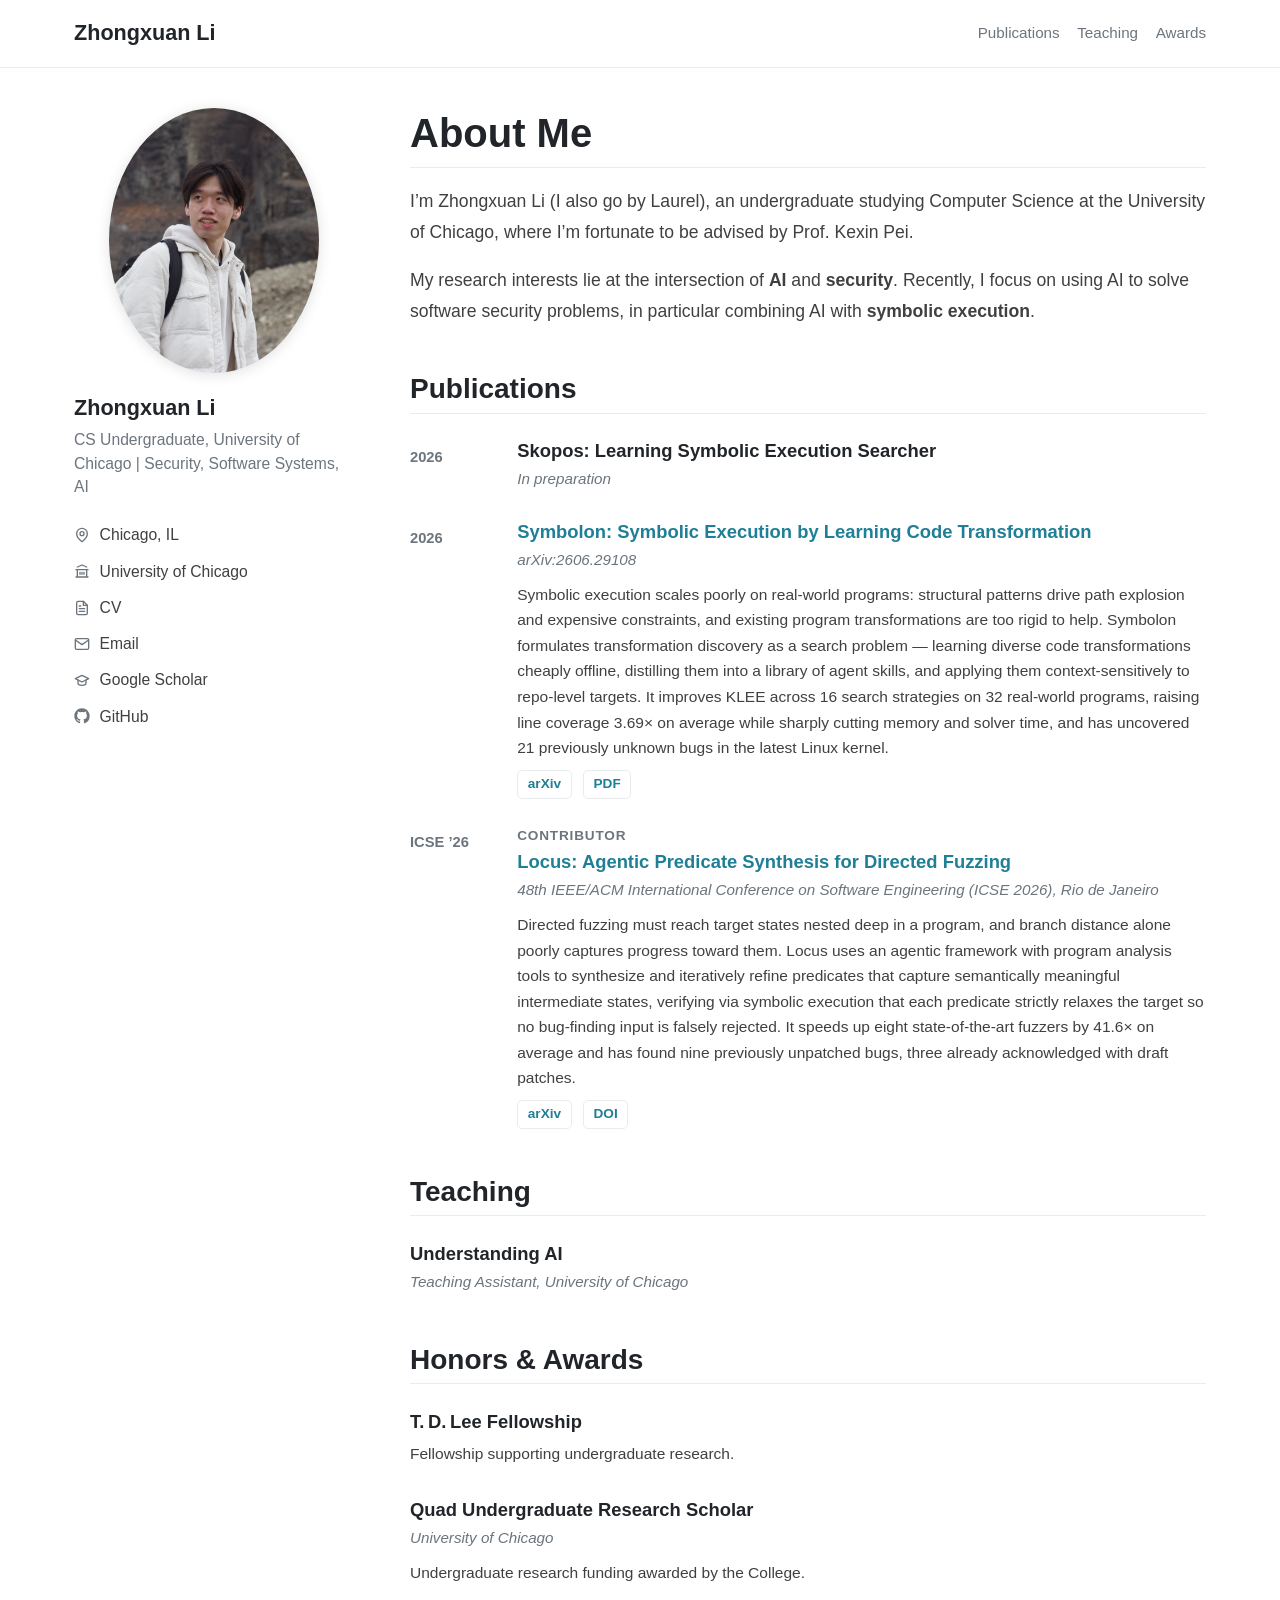
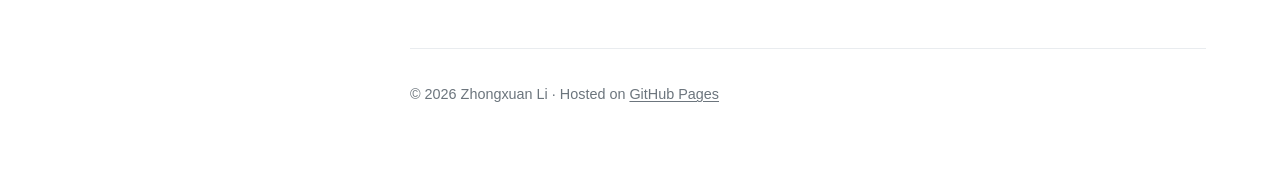
==== index.html @ c298125d "Add noindex so the site stays out of search results Co-Authored-By: Claude Fable 5 <noreply@anthropi" ====
<!DOCTYPE html>
<html lang="en">
<head>
<meta charset="utf-8">
<meta name="viewport" content="width=device-width, initial-scale=1">
<title>Zhongxuan Li</title>
<meta name="description" content="Zhongxuan Li (Laurel) — University of Chicago. AI and security: using AI to solve software security problems, in particular combining AI with symbolic execution.">
<meta name="robots" content="noindex, nofollow">
<link rel="stylesheet" href="style.css">
</head>
<body id="top">
<a class="skip" href="#main">Skip to content</a>

<nav class="topbar">
  <div class="topbar-inner">
    <a class="site-title" href="#top">Zhongxuan Li</a>
    <div class="topnav">
      <a href="#publications">Publications</a>
      <a href="#teaching">Teaching</a>
      <a href="#awards">Awards</a>
    </div>
  </div>
</nav>

<div class="page">
  <aside class="profile">
    <button class="avatar-toggle" id="avatar-toggle" type="button" aria-pressed="false"
      aria-label="Reveal a hidden photo">
      <img class="avatar" src="profile.jpg" alt="Zhongxuan Li">
      <img class="avatar avatar-back" src="warmth.jpg"
        alt="Laurel smiling at a birthday cake with two lit candles">
    </button>

    <h2 class="p-name">Zhongxuan Li</h2>
    <!-- Optional: add a pronouns line here, e.g. <p class="p-pronouns">they/them</p> -->
    <p class="p-title">CS Undergraduate, University of Chicago | Security, Software Systems, AI</p>

    <ul class="p-meta">
      <li>
        <svg viewBox="0 0 24 24" width="16" height="16" fill="none" stroke="currentColor" stroke-width="2" stroke-linecap="round" stroke-linejoin="round"><path d="M20 10c0 6-8 12-8 12S4 16 4 10a8 8 0 0 1 16 0z"/><circle cx="12" cy="10" r="3"/></svg>
        <span>Chicago, IL</span>
      </li>
      <li>
        <svg viewBox="0 0 24 24" width="16" height="16" fill="none" stroke="currentColor" stroke-width="2" stroke-linecap="round" stroke-linejoin="round"><path d="M3 21h18M3 10h18M5 6l7-3 7 3M5 10v11M19 10v11M9 14v3M15 14v3M12 14v3"/></svg>
        <span>University of Chicago</span>
      </li>
      <li>
        <svg viewBox="0 0 24 24" width="16" height="16" fill="none" stroke="currentColor" stroke-width="2" stroke-linecap="round" stroke-linejoin="round"><path d="M14 2H6a2 2 0 0 0-2 2v16a2 2 0 0 0 2 2h12a2 2 0 0 0 2-2V8z"/><path d="M14 2v6h6M16 13H8M16 17H8M10 9H8"/></svg>
        <a href="cv.pdf">CV</a>
      </li>
      <li>
        <svg viewBox="0 0 24 24" width="16" height="16" fill="none" stroke="currentColor" stroke-width="2" stroke-linecap="round" stroke-linejoin="round"><rect x="2" y="4" width="20" height="16" rx="2"/><path d="m22 6-10 7L2 6"/></svg>
        <a href="mailto:zxli7@uchicago.edu">Email</a>
      </li>
      <li>
        <svg viewBox="0 0 24 24" width="16" height="16" fill="none" stroke="currentColor" stroke-width="2" stroke-linecap="round" stroke-linejoin="round"><path d="M22 10 12 5 2 10l10 5 10-5z"/><path d="M6 12v5c0 1.7 2.7 3 6 3s6-1.3 6-3v-5"/></svg>
        <!-- Replace YOUR-ID with your Google Scholar profile ID -->
        <a href="https://scholar.google.com/citations?user=YOUR-ID">Google Scholar</a>
      </li>
      <li>
        <svg viewBox="0 0 24 24" width="16" height="16" fill="currentColor"><path d="M12 .5C5.65.5.5 5.65.5 12c0 5.08 3.29 9.39 7.86 10.91.58.11.79-.25.79-.55 0-.27-.01-1.17-.02-2.12-3.2.7-3.87-1.36-3.87-1.36-.52-1.33-1.28-1.68-1.28-1.68-1.04-.71.08-.7.08-.7 1.15.08 1.76 1.19 1.76 1.19 1.03 1.75 2.69 1.25 3.34.95.1-.74.4-1.25.72-1.53-2.55-.29-5.23-1.28-5.23-5.68 0-1.26.45-2.28 1.19-3.09-.12-.29-.52-1.46.11-3.05 0 0 .97-.31 3.17 1.18a11 11 0 0 1 5.78 0c2.2-1.49 3.17-1.18 3.17-1.18.63 1.59.23 2.76.11 3.05.74.81 1.19 1.83 1.19 3.09 0 4.41-2.69 5.38-5.25 5.67.41.35.77 1.05.77 2.12 0 1.53-.01 2.76-.01 3.14 0 .3.2.66.8.55A11.51 11.51 0 0 0 23.5 12C23.5 5.65 18.35.5 12 .5z"/></svg>
        <a href="https://github.com/Laurelli7">GitHub</a>
      </li>
      <!-- Add more profiles the same way, e.g. LinkedIn, X, ORCID -->
    </ul>
  </aside>

  <main id="main">
    <section id="about">
      <h1>About Me</h1>

      <p>I&rsquo;m Zhongxuan Li (I also go by Laurel), an undergraduate studying Computer
        Science at the University of Chicago, where I&rsquo;m fortunate to be advised by
        Prof. Kexin Pei.</p>

      <p>My research interests lie at the intersection of <strong>AI</strong> and
        <strong>security</strong>. Recently, I focus on using AI to solve software
        security problems, in particular combining AI with <strong>symbolic execution</strong>.</p>
    </section>

    <section id="publications">
      <h2>Publications</h2>

      <div class="pub">
        <span class="pub-year">2026</span>
        <div class="pub-body">
          <h3>Skopos: Learning Symbolic Execution Searcher</h3>
          <p class="pub-venue">In preparation</p>
        </div>
      </div>

      <div class="pub">
        <span class="pub-year">2026</span>
        <div class="pub-body">
          <h3><a href="https://arxiv.org/abs/2606.29108">Symbolon: Symbolic Execution by Learning Code Transformation</a></h3>
          <p class="pub-venue">arXiv:2606.29108</p>
          <p class="pub-abstract">Symbolic execution scales poorly on real-world programs: structural
            patterns drive path explosion and expensive constraints, and existing program
            transformations are too rigid to help. Symbolon formulates transformation discovery as a
            search problem &mdash; learning diverse code transformations cheaply offline, distilling them
            into a library of agent skills, and applying them context-sensitively to repo-level
            targets. It improves KLEE across 16 search strategies on 32 real-world programs, raising
            line coverage 3.69&times; on average while sharply cutting memory and solver time, and has
            uncovered 21 previously unknown bugs in the latest Linux kernel.</p>
          <p class="pub-links">
            <a href="https://arxiv.org/abs/2606.29108">arXiv</a>
            <a href="https://arxiv.org/pdf/2606.29108">PDF</a>
          </p>
        </div>
      </div>

      <div class="pub">
        <span class="pub-year">ICSE&nbsp;&rsquo;26</span>
        <div class="pub-body">
          <p class="pub-role">Contributor</p>
          <h3><a href="https://arxiv.org/abs/2508.21302">Locus: Agentic Predicate Synthesis for Directed Fuzzing</a></h3>
          <p class="pub-venue">48th IEEE/ACM International Conference on Software Engineering (ICSE 2026), Rio de Janeiro</p>
          <p class="pub-abstract">Directed fuzzing must reach target states nested deep in a program,
            and branch distance alone poorly captures progress toward them. Locus uses an agentic
            framework with program analysis tools to synthesize and iteratively refine predicates
            that capture semantically meaningful intermediate states, verifying via symbolic
            execution that each predicate strictly relaxes the target so no bug-finding input is
            falsely rejected. It speeds up eight state-of-the-art fuzzers by 41.6&times; on average and
            has found nine previously unpatched bugs, three already acknowledged with draft
            patches.</p>
          <p class="pub-links">
            <a href="https://arxiv.org/abs/2508.21302">arXiv</a>
            <a href="https://doi.org/10.1145/3744916.3773102">DOI</a>
          </p>
        </div>
      </div>
    </section>

    <section id="teaching">
      <h2>Teaching</h2>

      <div class="pub pub-noyear">
        <div class="pub-body">
          <h3>Understanding AI</h3>
          <p class="pub-venue">Teaching Assistant, University of Chicago</p>
        </div>
      </div>
    </section>

    <section id="awards">
      <h2>Honors &amp; Awards</h2>

      <div class="pub pub-noyear">
        <div class="pub-body">
          <h3>T.&thinsp;D.&thinsp;Lee Fellowship</h3>
          <!-- Add the awarding institution or program if you'd like -->
          <p class="pub-abstract">Fellowship supporting undergraduate research.</p>
        </div>
      </div>

      <div class="pub pub-noyear">
        <div class="pub-body">
          <h3>Quad Undergraduate Research Scholar</h3>
          <p class="pub-venue">University of Chicago</p>
          <!-- Optional: one line on the project the funding supported -->
          <p class="pub-abstract">Undergraduate research funding awarded by the College.</p>
        </div>
      </div>
    </section>

    <footer class="foot">
      <p>&copy; 2026 Zhongxuan Li &middot; Hosted on <a href="https://github.com/Laurelli7/Laurelli7.github.io">GitHub Pages</a></p>
    </footer>
  </main>
</div>

<script>
  (function () {
    var btn = document.getElementById("avatar-toggle");
    btn.addEventListener("click", function () {
      var on = btn.classList.toggle("lit");
      btn.setAttribute("aria-pressed", String(on));
    });
  })();
</script>
</body>
</html>
---- style.css ----
/* ---------- Theme ---------- */
:root {
  --bg: #ffffff;
  --text: #404040;
  --heading: #212529;
  --muted: #6c757d;
  --accent: #1f7f96;
  --rule: #e9ecef;
  --chip: #f1f3f5;
  --max: 1180px;
}

/* ---------- Base ---------- */
* { box-sizing: border-box; }

html { scroll-behavior: smooth; scroll-padding-top: 4.5rem; }

body {
  margin: 0;
  background: var(--bg);
  color: var(--text);
  font-family: -apple-system, BlinkMacSystemFont, "Segoe UI", Roboto,
    "Helvetica Neue", Arial, sans-serif;
  font-size: 1.1rem;
  line-height: 1.75;
}

a {
  color: var(--accent);
  font-weight: 600;
  text-decoration: underline;
  text-underline-offset: 2px;
}
a:hover { opacity: 0.85; }

h1, h2, h3 { color: var(--heading); line-height: 1.25; }

.skip {
  position: absolute;
  left: -999px;
  top: 0;
  background: var(--bg);
  padding: 0.5rem 1rem;
  z-index: 10;
}
.skip:focus { left: 0; }

/* ---------- Top bar ---------- */
.topbar {
  position: sticky;
  top: 0;
  z-index: 5;
  background: var(--bg);
  border-bottom: 1px solid var(--rule);
}

.topbar-inner {
  max-width: var(--max);
  margin: 0 auto;
  padding: 0.9rem 1.5rem;
  display: flex;
  align-items: center;
  justify-content: space-between;
  gap: 1rem;
}

.site-title {
  font-size: 1.35rem;
  font-weight: 700;
  color: var(--heading);
  text-decoration: none;
}

.topnav {
  display: flex;
  align-items: center;
  gap: 1.1rem;
}

.topnav a {
  font-size: 0.95rem;
  font-weight: 500;
  color: var(--muted);
  text-decoration: none;
}
.topnav a:hover { color: var(--accent); opacity: 1; }

/* ---------- Layout ---------- */
.page {
  max-width: var(--max);
  margin: 0 auto;
  padding: 2.5rem 1.5rem 3rem;
  display: grid;
  grid-template-columns: 280px minmax(0, 1fr);
  gap: 3.5rem;
}

/* ---------- Sidebar ---------- */
.profile {
  text-align: left;
}

@media (min-width: 861px) {
  .profile {
    position: sticky;
    top: 5.5rem;
    align-self: start;
  }
}

.avatar-toggle {
  position: relative;
  display: block;
  width: 210px;
  height: 265px;
  margin: 0 auto 1.4rem;
  padding: 0;
  border: none;
  background: none;
  cursor: pointer;
  border-radius: 50%;
  box-shadow: 0 2px 14px rgba(0, 0, 0, 0.12);
  transition: box-shadow 0.25s ease;
}
.avatar-toggle:hover,
.avatar-toggle:focus-visible {
  box-shadow: 0 2px 14px rgba(0, 0, 0, 0.12), 0 0 26px rgba(255, 166, 87, 0.55);
}

.avatar {
  position: absolute;
  inset: 0;
  width: 100%;
  height: 100%;
  border-radius: 50%;
  object-fit: cover;
}

.avatar-back {
  opacity: 0;
  transition: opacity 0.6s ease;
}

.avatar-toggle.lit {
  box-shadow: 0 2px 14px rgba(0, 0, 0, 0.12),
    0 0 34px rgba(255, 140, 40, 0.75),
    0 0 80px rgba(255, 140, 40, 0.35);
}
.avatar-toggle.lit .avatar-back { opacity: 1; }

.p-name {
  margin: 0 0 0.2rem;
  font-size: 1.35rem;
  font-weight: 700;
}

.p-pronouns {
  margin: 0 0 0.6rem;
  color: var(--muted);
  font-size: 0.95rem;
}

.p-title {
  margin: 0.4rem 0 1.4rem;
  color: var(--muted);
  font-size: 0.98rem;
  line-height: 1.5;
}

.p-meta {
  list-style: none;
  margin: 0;
  padding: 0;
}

.p-meta li {
  display: flex;
  align-items: center;
  gap: 0.6rem;
  margin: 0.55rem 0;
  font-size: 0.98rem;
}

.p-meta svg { flex: none; color: var(--muted); }

.p-meta a {
  color: var(--text);
  font-weight: 500;
  text-decoration: none;
}
.p-meta a:hover { color: var(--accent); opacity: 1; }

/* ---------- Main content ---------- */
main h1 {
  margin: 0 0 0.6rem;
  font-size: 2.5rem;
  font-weight: 700;
  padding-bottom: 0.6rem;
  border-bottom: 1px solid var(--rule);
}

main h2 {
  margin: 2.8rem 0 0.8rem;
  font-size: 1.75rem;
  font-weight: 700;
  padding-bottom: 0.4rem;
  border-bottom: 1px solid var(--rule);
}

.note { color: var(--muted); }

/* ---------- Publication-style entries ---------- */
.pub {
  display: grid;
  grid-template-columns: 5.5rem minmax(0, 1fr);
  gap: 1.2rem;
  margin: 1.6rem 0;
}

.pub-noyear { grid-template-columns: minmax(0, 1fr); }

.pub-year {
  color: var(--muted);
  font-size: 0.92rem;
  font-weight: 600;
  padding-top: 0.35rem;
  white-space: nowrap;
}

.pub-body h3 {
  margin: 0 0 0.25rem;
  font-size: 1.15rem;
}
.pub-body h3 a { text-decoration: none; }
.pub-body h3 a:hover { text-decoration: underline; }

.pub-role {
  margin: 0 0 0.15rem;
  color: var(--muted);
  font-size: 0.85rem;
  font-weight: 600;
  text-transform: uppercase;
  letter-spacing: 0.06em;
}

.pub-venue {
  margin: 0.1rem 0;
  color: var(--muted);
  font-size: 0.95rem;
  font-style: italic;
}

.pub-abstract {
  margin: 0.5rem 0 0.4rem;
  font-size: 0.97rem;
  line-height: 1.65;
}

.pub-links { margin: 0.2rem 0 0; }
.pub-links a {
  display: inline-block;
  margin-right: 0.4rem;
  padding: 0.1rem 0.6rem;
  border: 1px solid var(--rule);
  border-radius: 5px;
  font-size: 0.85rem;
  text-decoration: none;
}
.pub-links a:hover { border-color: var(--accent); opacity: 1; }

@media (prefers-reduced-motion: reduce) {
  .avatar-back, .avatar-toggle { transition: none; }
}

/* ---------- Footer ---------- */
.foot {
  margin-top: 3.5rem;
  padding-top: 1.2rem;
  border-top: 1px solid var(--rule);
  color: var(--muted);
  font-size: 0.9rem;
}
.foot a { color: var(--muted); font-weight: 500; }

/* ---------- Mobile ---------- */
@media (max-width: 860px) {
  .page {
    grid-template-columns: 1fr;
    gap: 2rem;
    padding-top: 1.8rem;
  }

  .profile { text-align: center; }

  .p-meta {
    display: flex;
    flex-wrap: wrap;
    justify-content: center;
    gap: 0.2rem 1.2rem;
  }
  .p-meta li { margin: 0.2rem 0; }

  main h1 { font-size: 2rem; }

  .pub {
    grid-template-columns: 1fr;
    gap: 0.15rem;
  }
  .pub-year { padding-top: 0; }
}
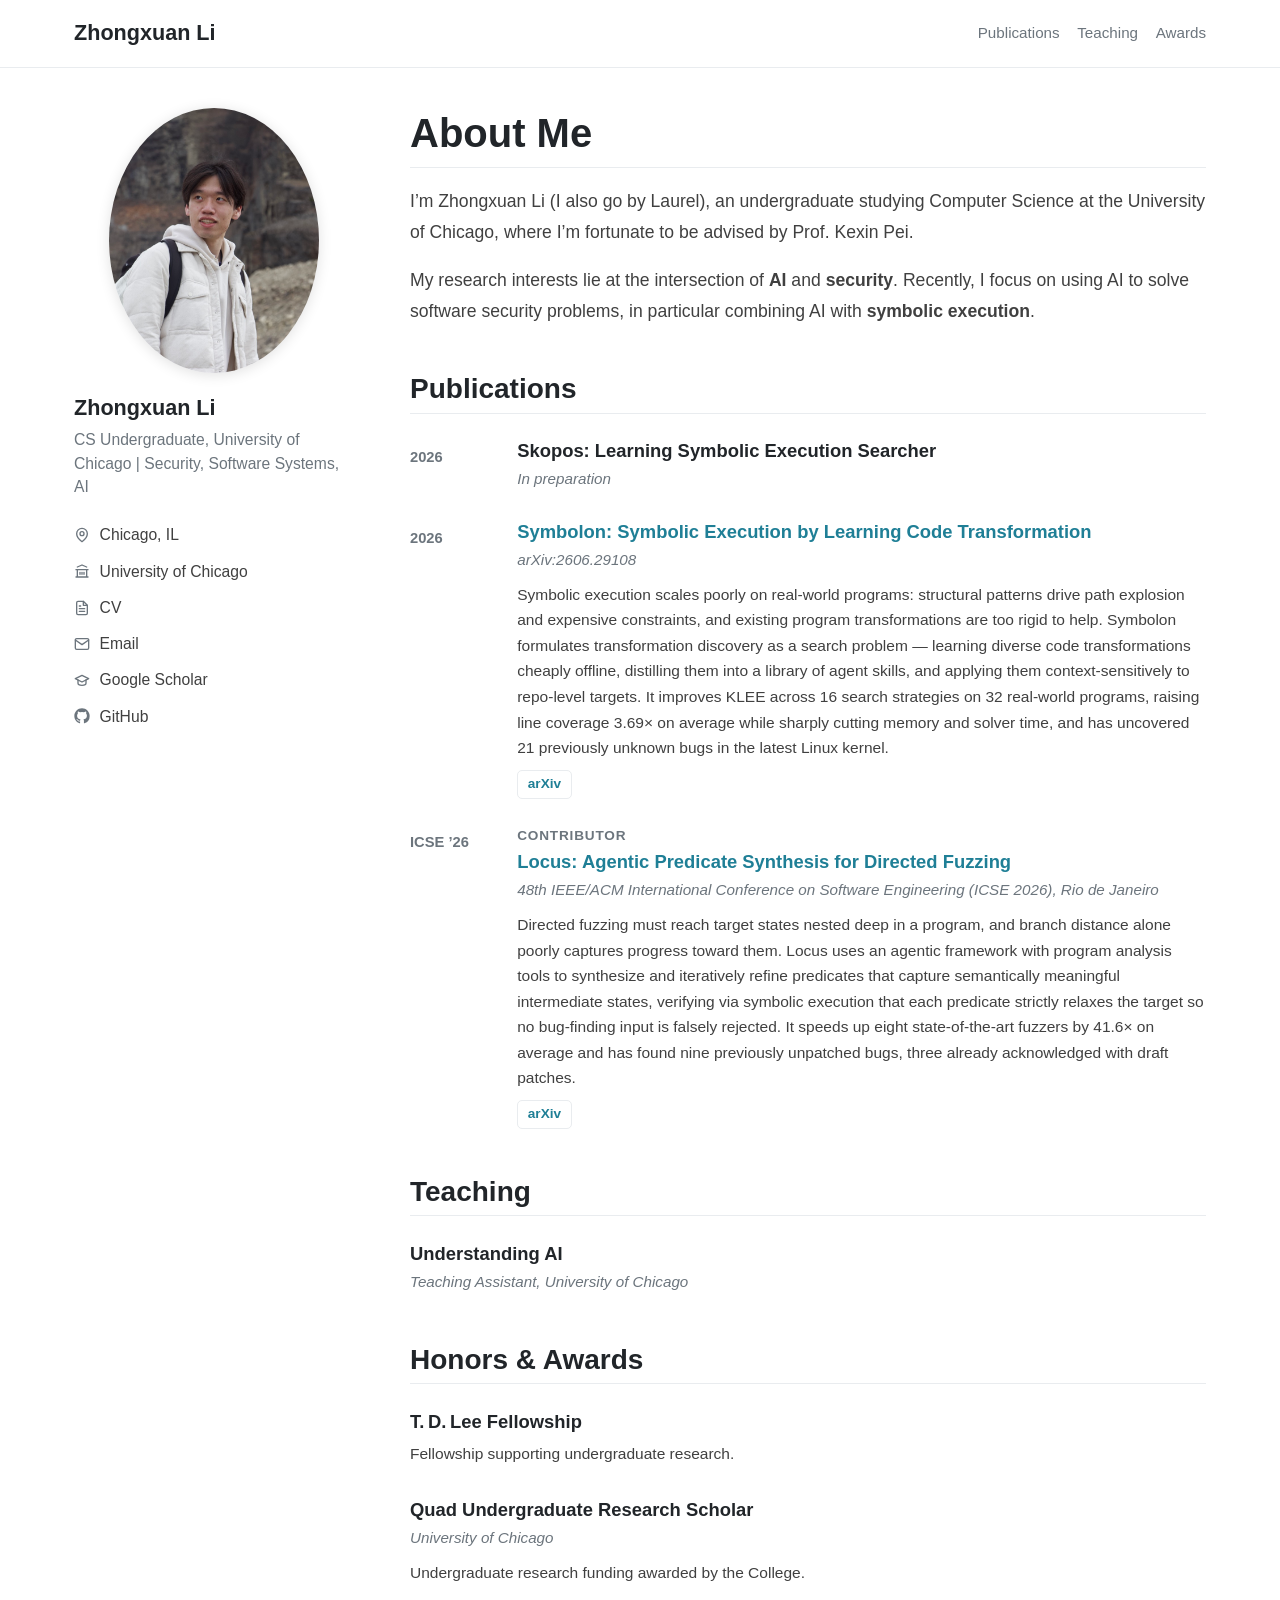
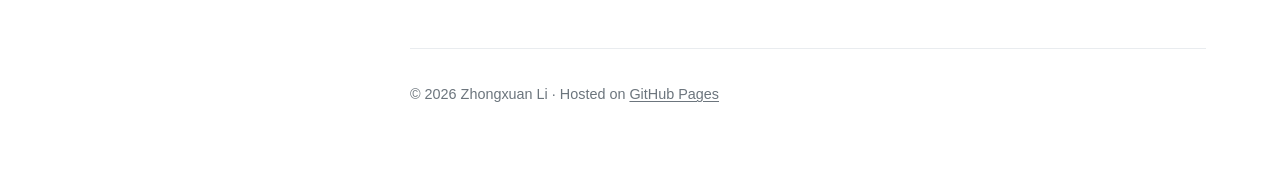
==== commit ce079206: "Keep only arXiv link on publication entries Co-Authored-By: Claude Fable 5 <noreply@anthropic.com>" ====
--- a/index.html
+++ b/index.html
@@ -104,7 +104,6 @@
             uncovered 21 previously unknown bugs in the latest Linux kernel.</p>
           <p class="pub-links">
             <a href="https://arxiv.org/abs/2606.29108">arXiv</a>
-            <a href="https://arxiv.org/pdf/2606.29108">PDF</a>
           </p>
         </div>
       </div>
@@ -125,7 +124,6 @@
             patches.</p>
           <p class="pub-links">
             <a href="https://arxiv.org/abs/2508.21302">arXiv</a>
-            <a href="https://doi.org/10.1145/3744916.3773102">DOI</a>
           </p>
         </div>
       </div>
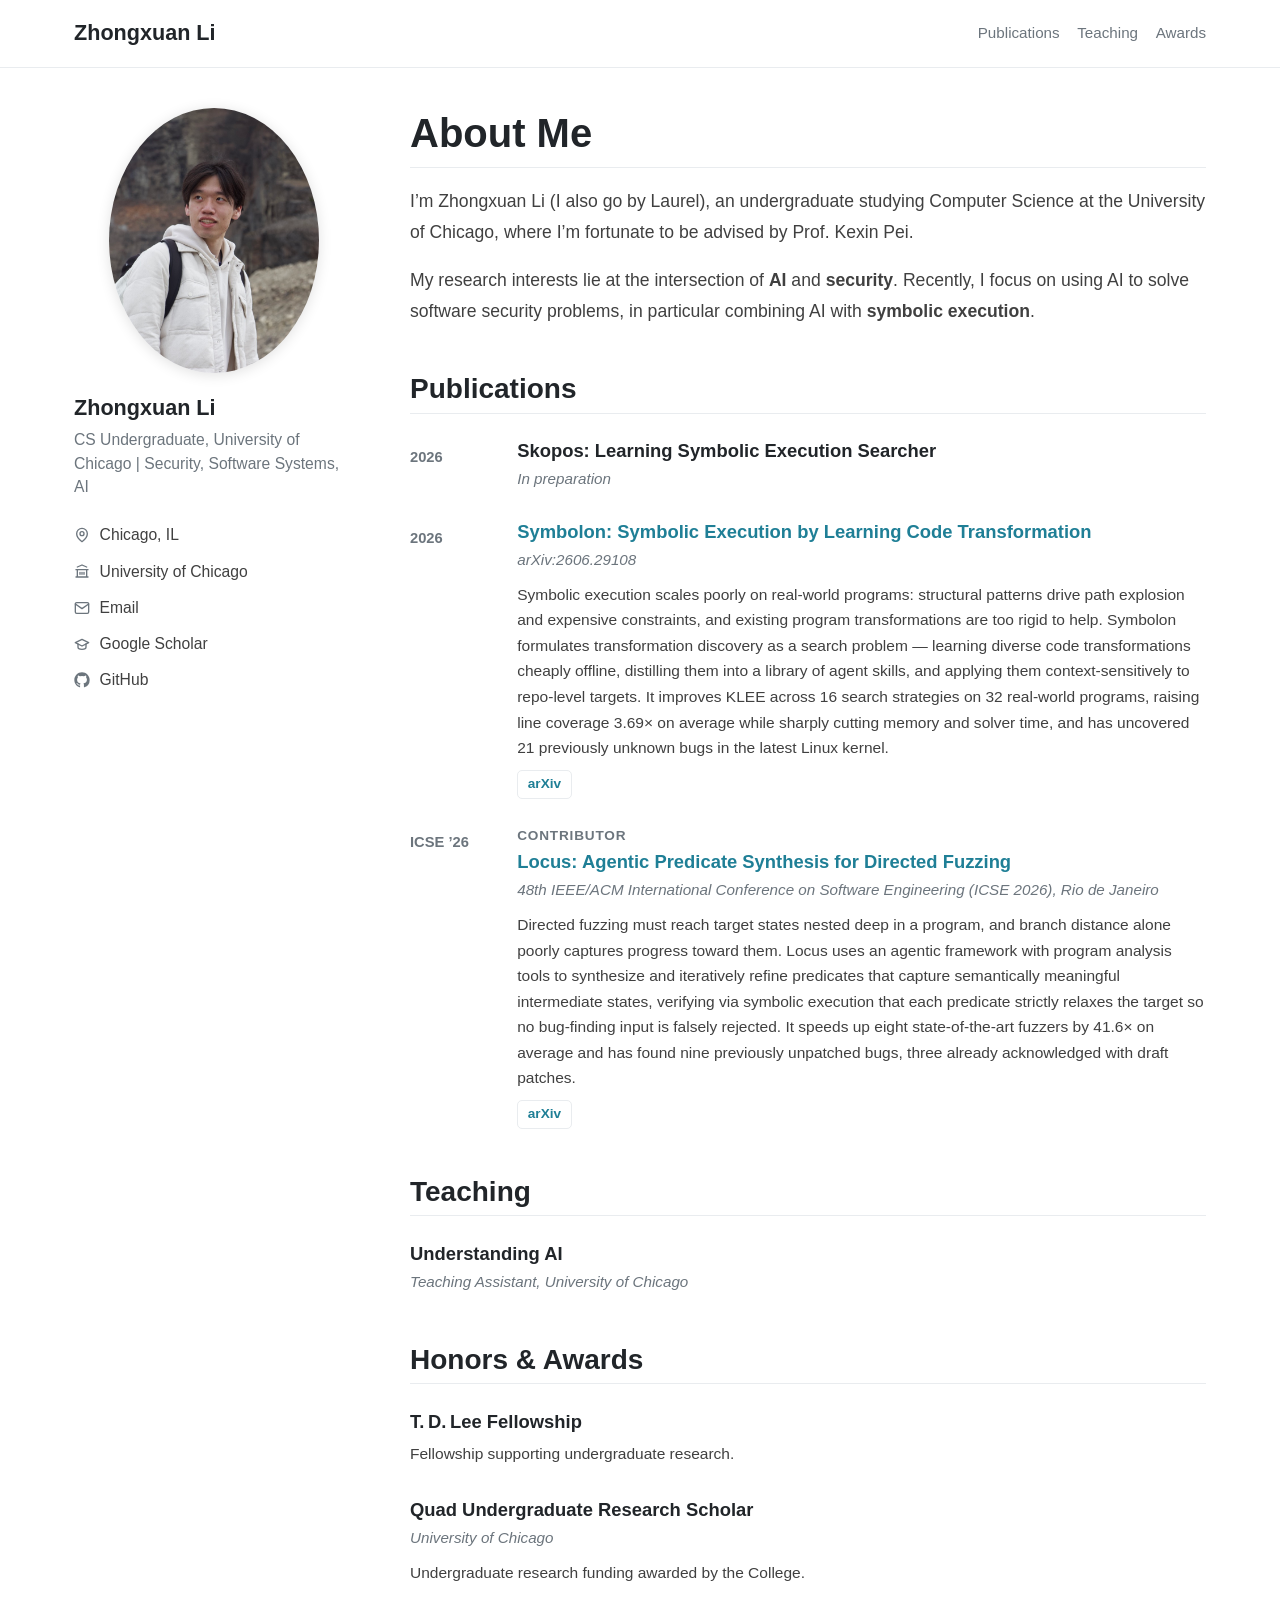
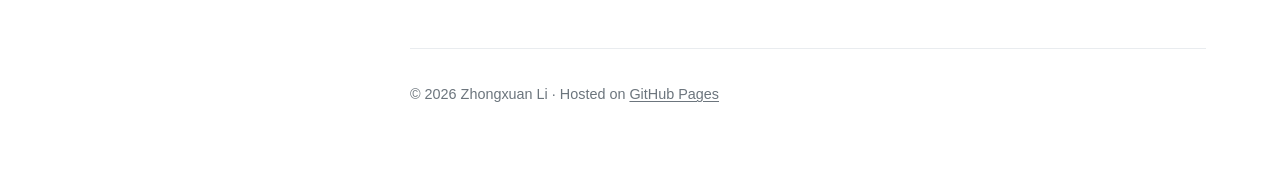
==== commit d06e9b69: "Hide CV link; keep only arXiv links on publications Co-Authored-By: Claude Fable 5 <noreply@anthropi" ====
--- a/index.html
+++ b/index.html
@@ -44,10 +44,8 @@
         <svg viewBox="0 0 24 24" width="16" height="16" fill="none" stroke="currentColor" stroke-width="2" stroke-linecap="round" stroke-linejoin="round"><path d="M3 21h18M3 10h18M5 6l7-3 7 3M5 10v11M19 10v11M9 14v3M15 14v3M12 14v3"/></svg>
         <span>University of Chicago</span>
       </li>
-      <li>
-        <svg viewBox="0 0 24 24" width="16" height="16" fill="none" stroke="currentColor" stroke-width="2" stroke-linecap="round" stroke-linejoin="round"><path d="M14 2H6a2 2 0 0 0-2 2v16a2 2 0 0 0 2 2h12a2 2 0 0 0 2-2V8z"/><path d="M14 2v6h6M16 13H8M16 17H8M10 9H8"/></svg>
-        <a href="cv.pdf">CV</a>
-      </li>
+      <!-- CV link hidden for now — to restore: re-add the list item linking to cv.pdf
+           and run `git add -f cv.pdf` (it's gitignored) -->
       <li>
         <svg viewBox="0 0 24 24" width="16" height="16" fill="none" stroke="currentColor" stroke-width="2" stroke-linecap="round" stroke-linejoin="round"><rect x="2" y="4" width="20" height="16" rx="2"/><path d="m22 6-10 7L2 6"/></svg>
         <a href="mailto:zxli7@uchicago.edu">Email</a>
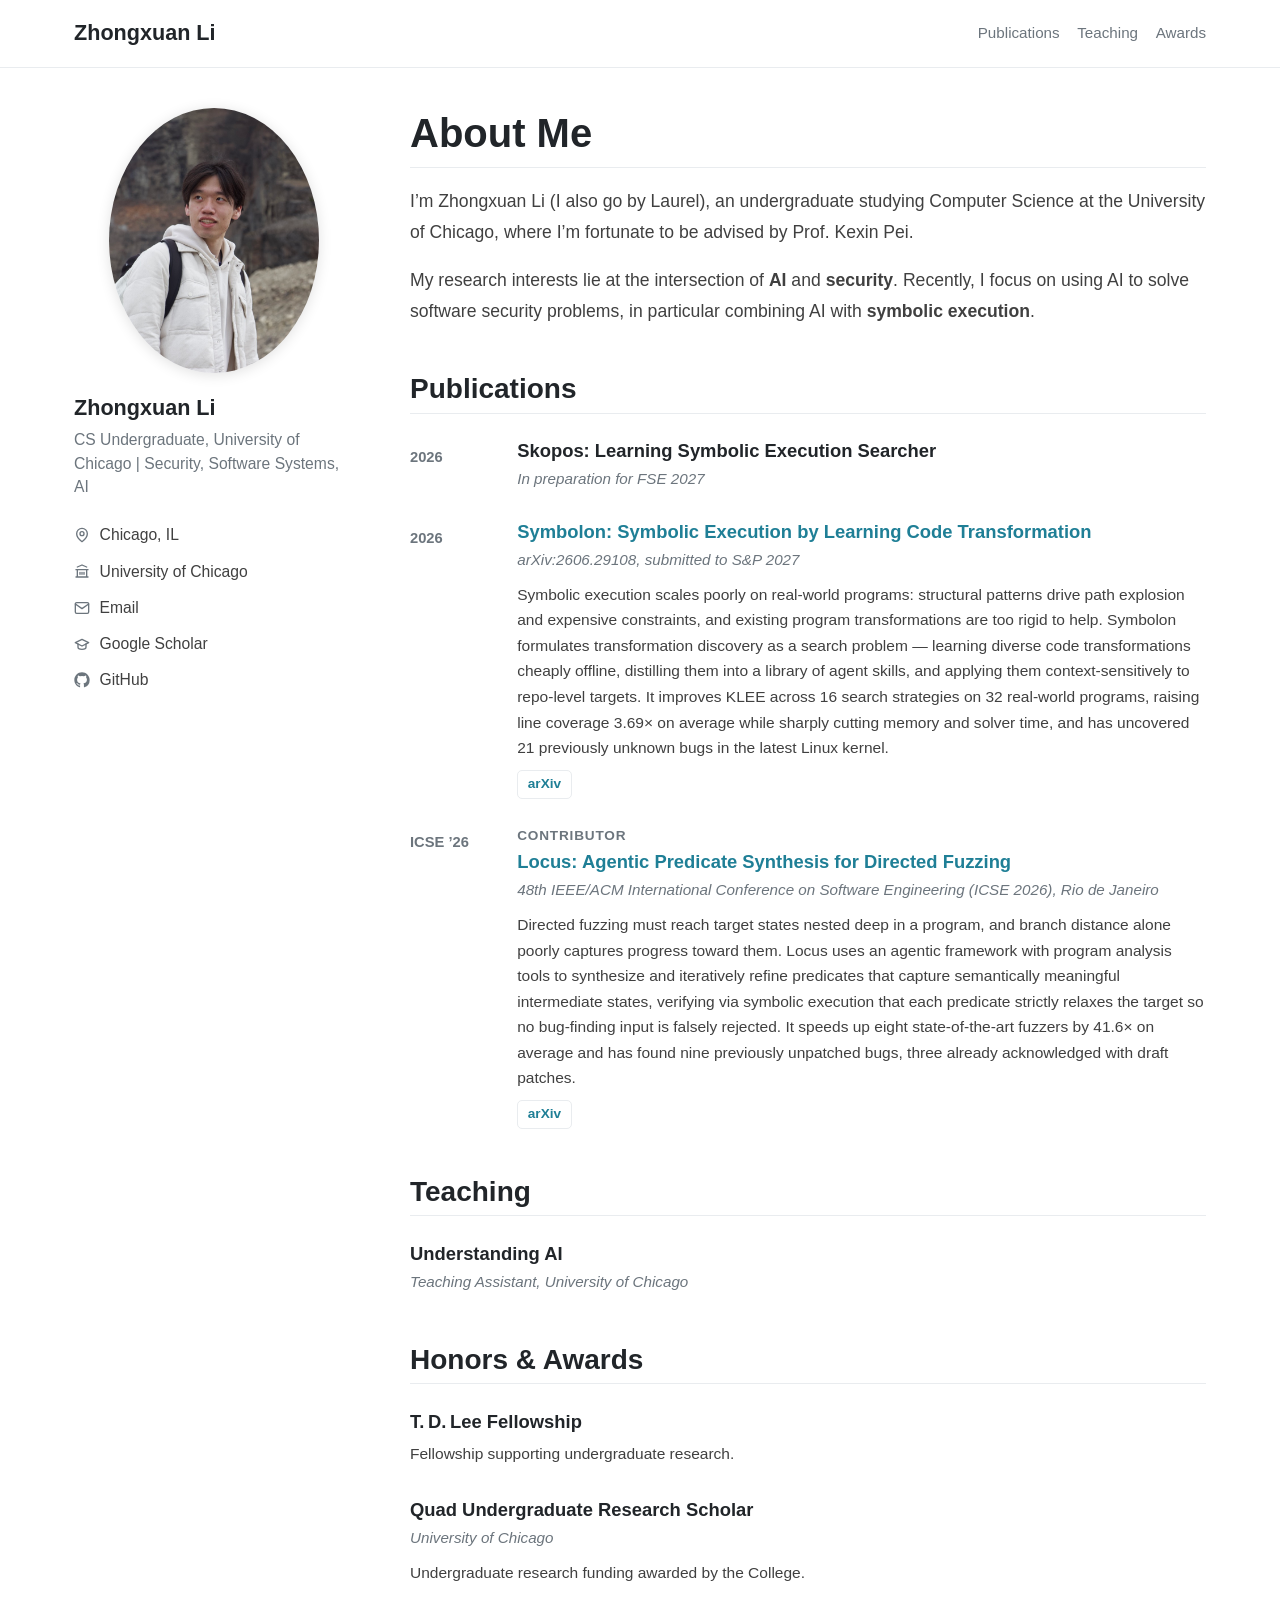
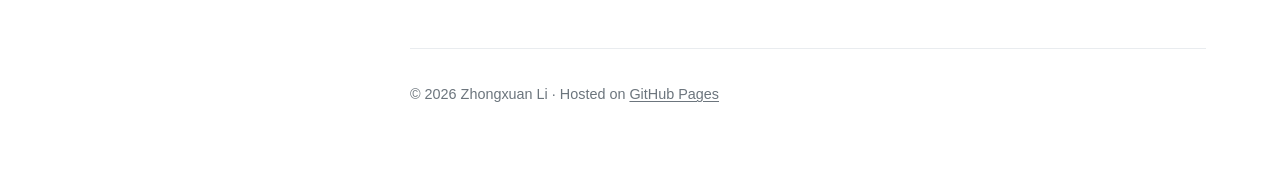
==== commit 9a8b78ce: "Add venue targets to Skopos and Symbolon entries Co-Authored-By: Claude Fable 5 <noreply@anthropic.c" ====
--- a/index.html
+++ b/index.html
@@ -83,7 +83,7 @@
         <span class="pub-year">2026</span>
         <div class="pub-body">
           <h3>Skopos: Learning Symbolic Execution Searcher</h3>
-          <p class="pub-venue">In preparation</p>
+          <p class="pub-venue">In preparation for FSE 2027</p>
         </div>
       </div>
 
@@ -91,7 +91,7 @@
         <span class="pub-year">2026</span>
         <div class="pub-body">
           <h3><a href="https://arxiv.org/abs/2606.29108">Symbolon: Symbolic Execution by Learning Code Transformation</a></h3>
-          <p class="pub-venue">arXiv:2606.29108</p>
+          <p class="pub-venue">arXiv:2606.29108, submitted to S&amp;P 2027</p>
           <p class="pub-abstract">Symbolic execution scales poorly on real-world programs: structural
             patterns drive path explosion and expensive constraints, and existing program
             transformations are too rigid to help. Symbolon formulates transformation discovery as a
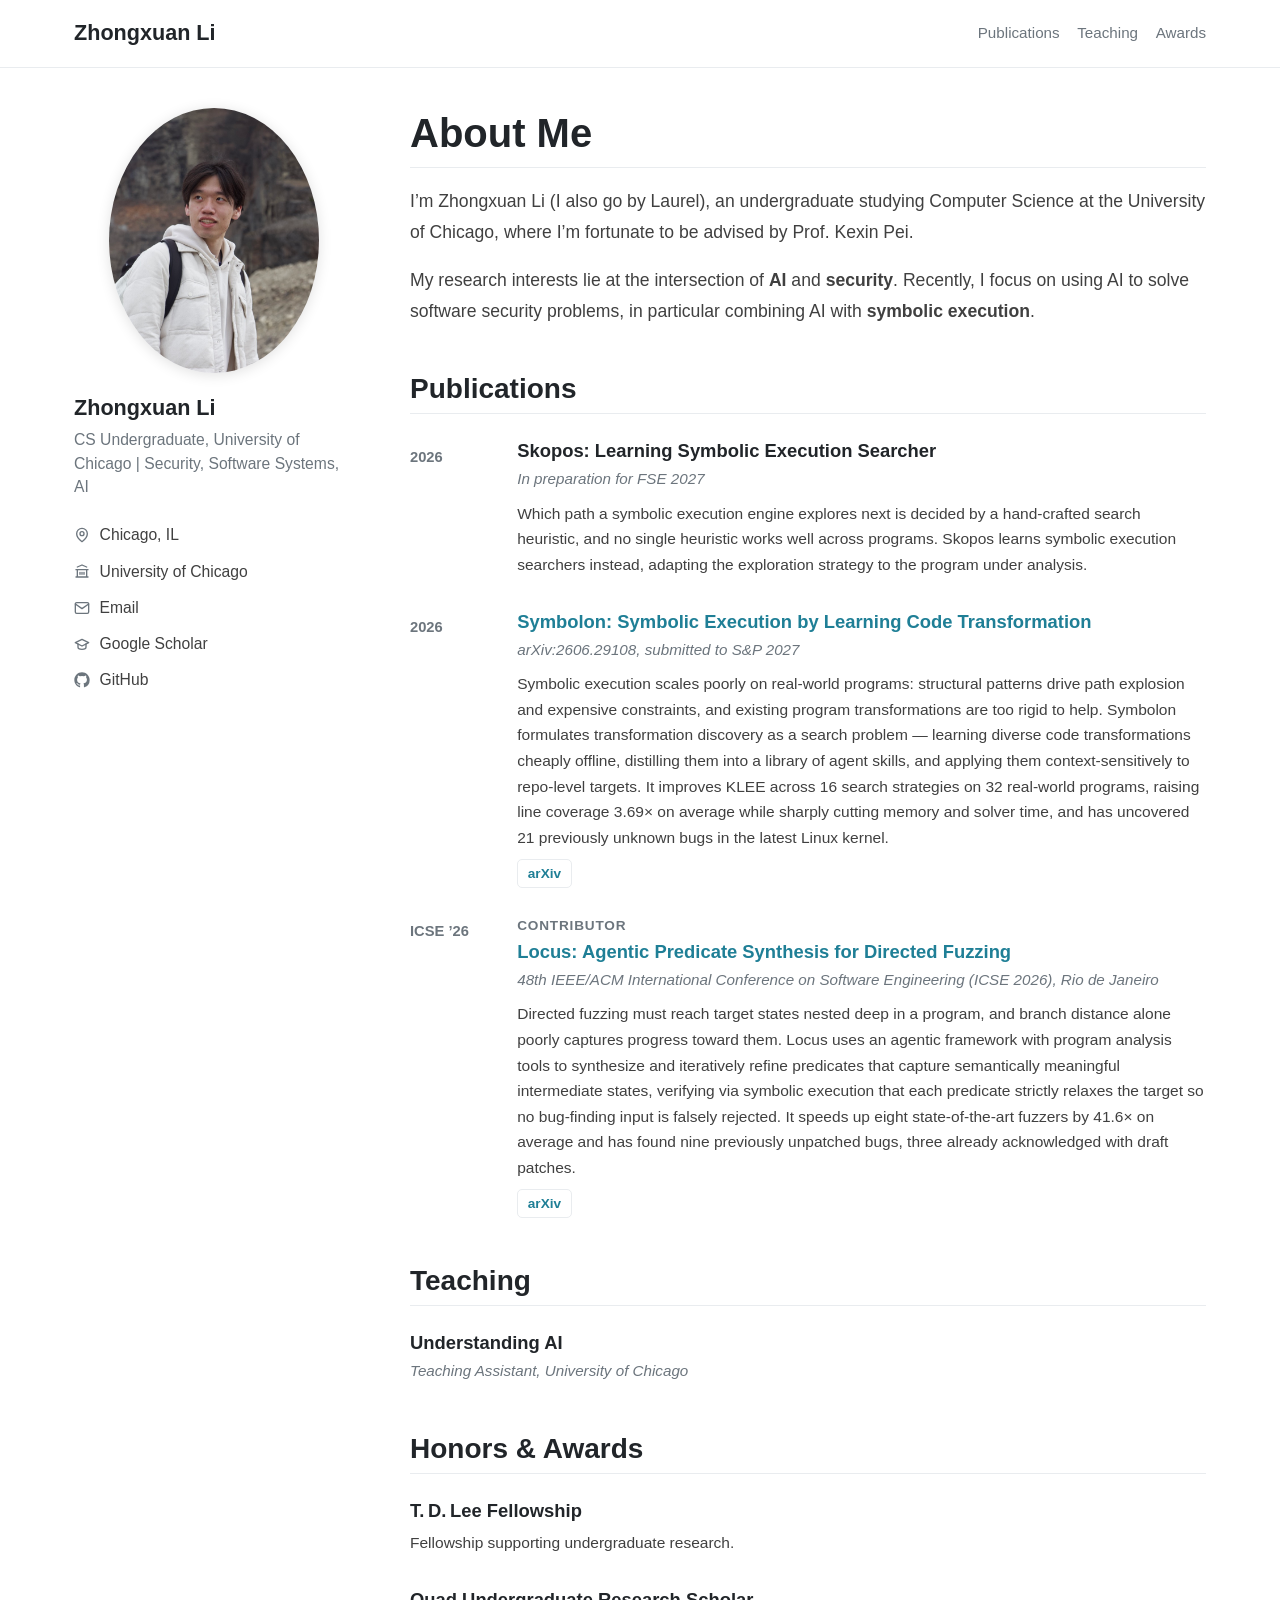
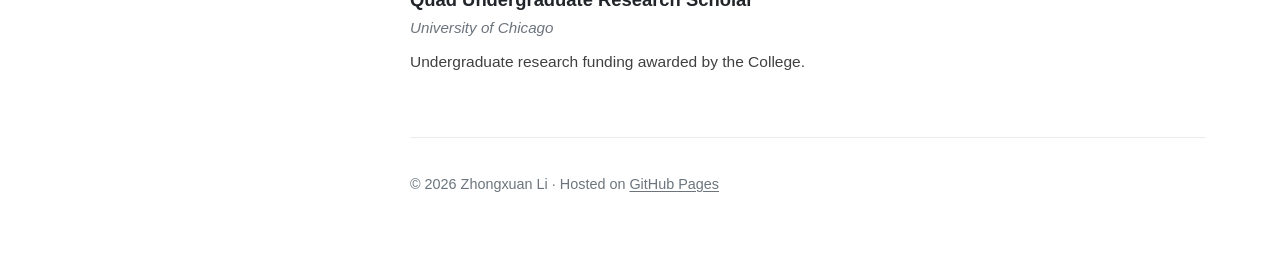
==== commit 3f6573a1: "Add high-level summary to Skopos entry Co-Authored-By: Claude Fable 5 <noreply@anthropic.com>" ====
--- a/index.html
+++ b/index.html
@@ -84,6 +84,10 @@
         <div class="pub-body">
           <h3>Skopos: Learning Symbolic Execution Searcher</h3>
           <p class="pub-venue">In preparation for FSE 2027</p>
+          <p class="pub-abstract">Which path a symbolic execution engine explores next is decided by
+            a hand-crafted search heuristic, and no single heuristic works well across programs.
+            Skopos learns symbolic execution searchers instead, adapting the exploration strategy to
+            the program under analysis.</p>
         </div>
       </div>
 
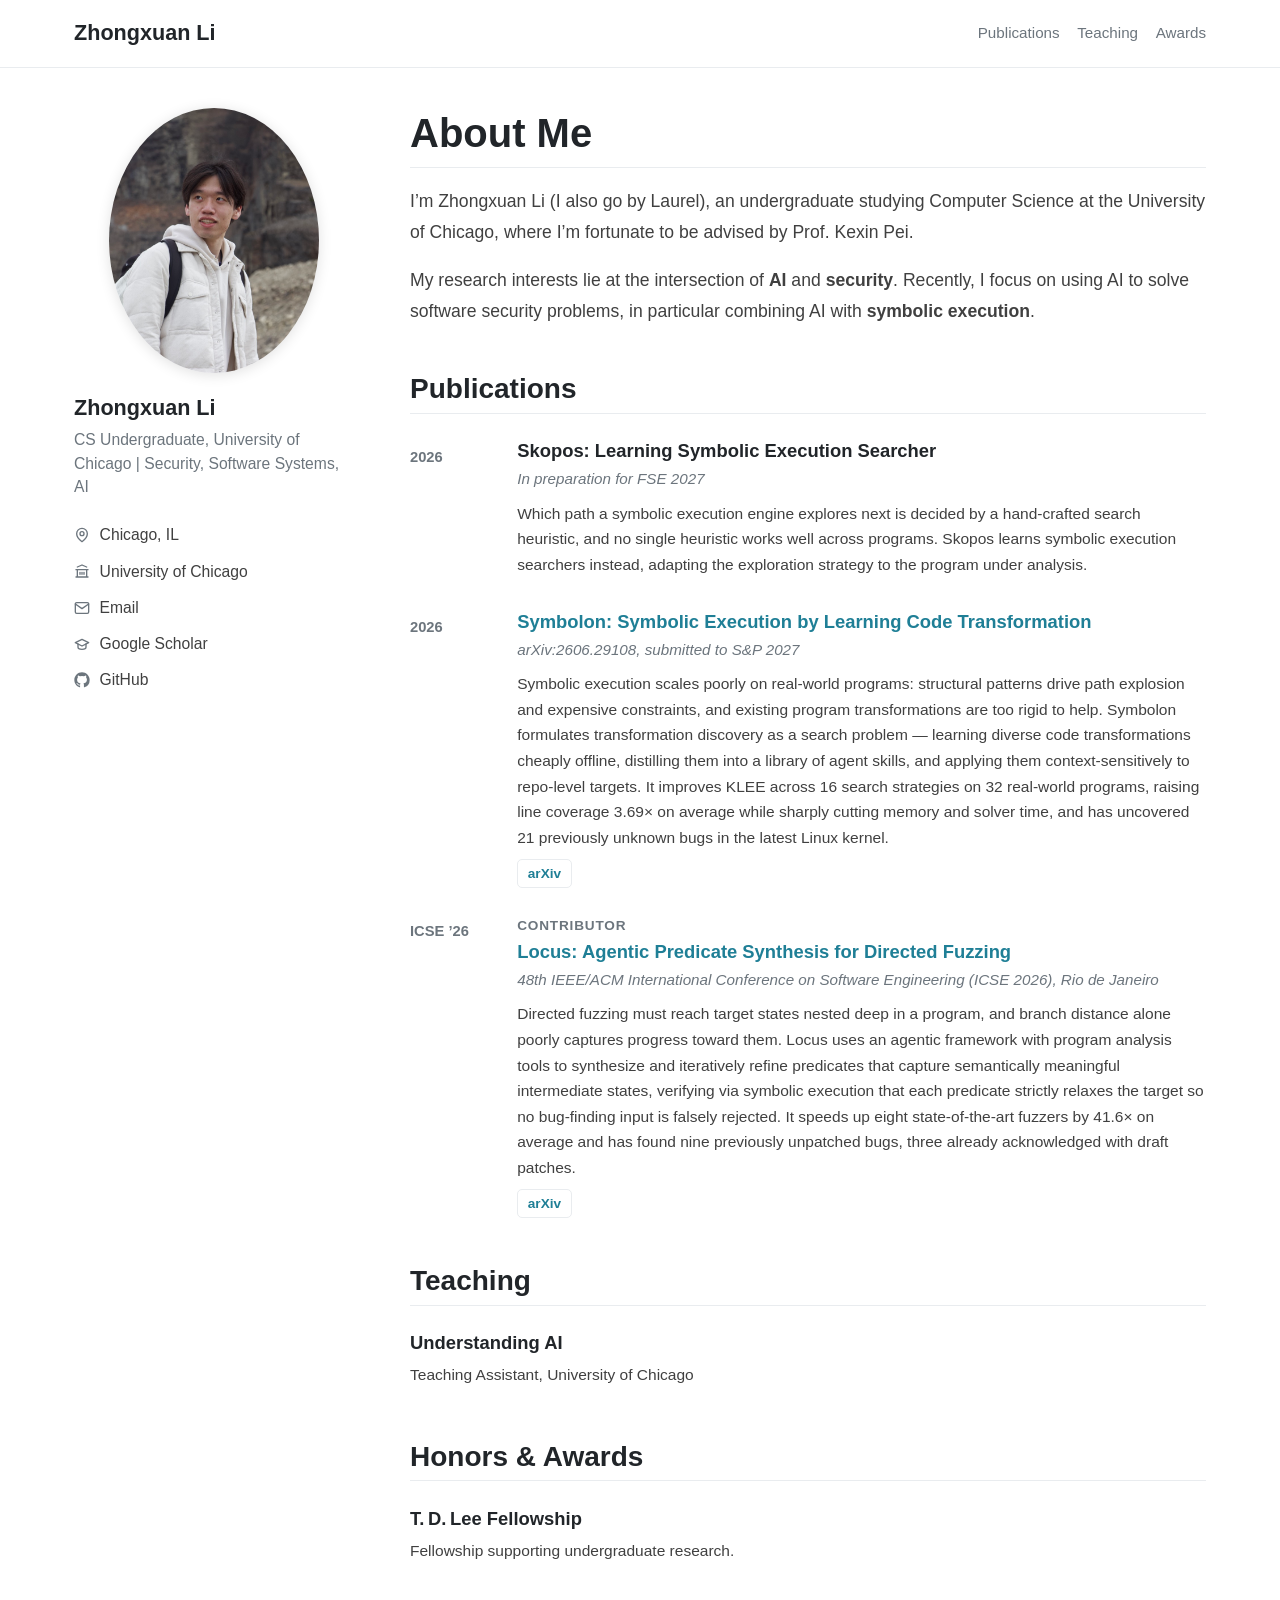
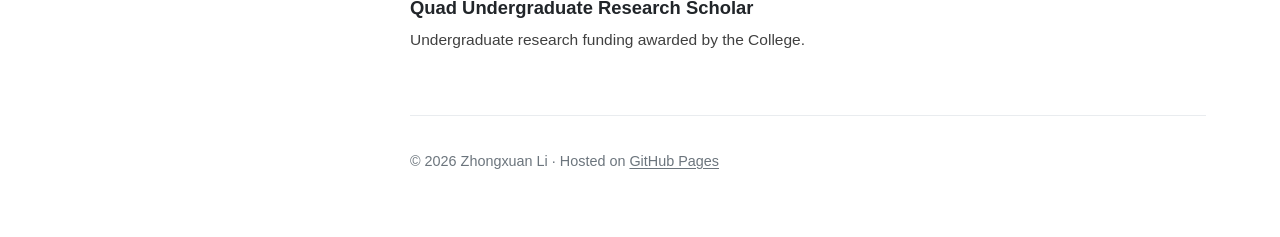
==== commit 68b99d57: "Drop university line from Quad award; match teaching line style to award text Co-Authored-By: Claude" ====
--- a/index.html
+++ b/index.html
@@ -137,7 +137,7 @@
       <div class="pub pub-noyear">
         <div class="pub-body">
           <h3>Understanding AI</h3>
-          <p class="pub-venue">Teaching Assistant, University of Chicago</p>
+          <p class="pub-abstract">Teaching Assistant, University of Chicago</p>
         </div>
       </div>
     </section>
@@ -156,7 +156,6 @@
       <div class="pub pub-noyear">
         <div class="pub-body">
           <h3>Quad Undergraduate Research Scholar</h3>
-          <p class="pub-venue">University of Chicago</p>
           <!-- Optional: one line on the project the funding supported -->
           <p class="pub-abstract">Undergraduate research funding awarded by the College.</p>
         </div>
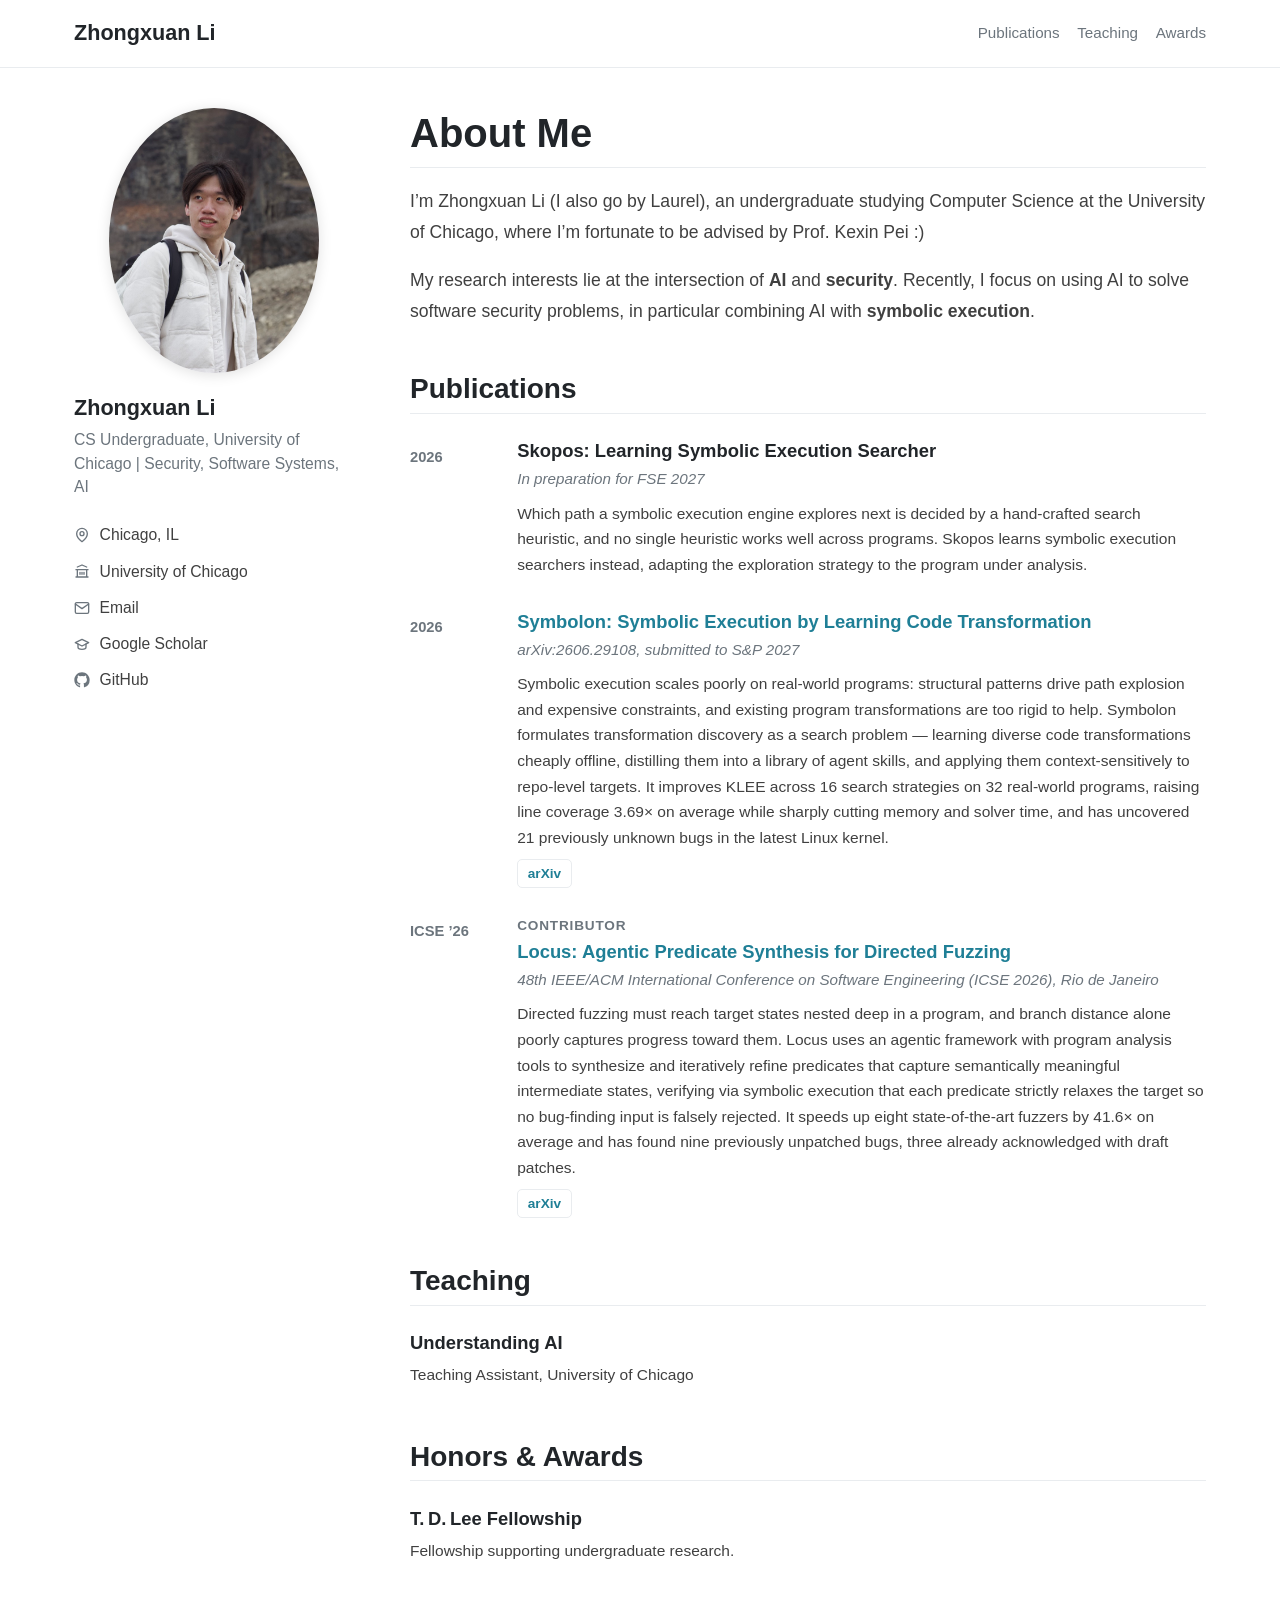
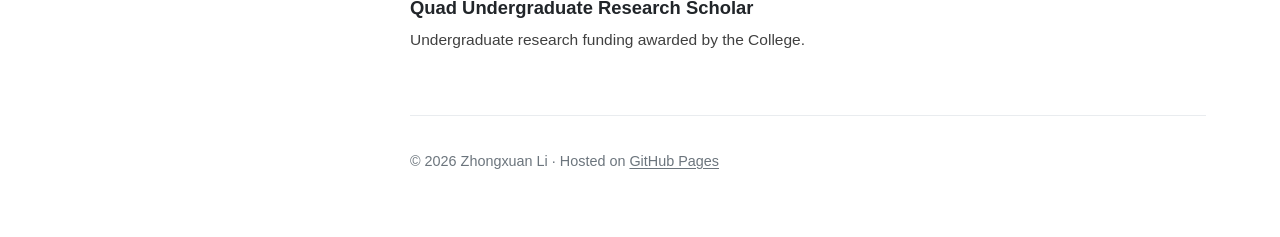
==== commit 7d4bdf5b: "End intro with a smile Co-Authored-By: Claude Fable 5 <noreply@anthropic.com>" ====
--- a/index.html
+++ b/index.html
@@ -69,7 +69,7 @@
 
       <p>I&rsquo;m Zhongxuan Li (I also go by Laurel), an undergraduate studying Computer
         Science at the University of Chicago, where I&rsquo;m fortunate to be advised by
-        Prof. Kexin Pei.</p>
+        Prof. Kexin Pei :)</p>
 
       <p>My research interests lie at the intersection of <strong>AI</strong> and
         <strong>security</strong>. Recently, I focus on using AI to solve software
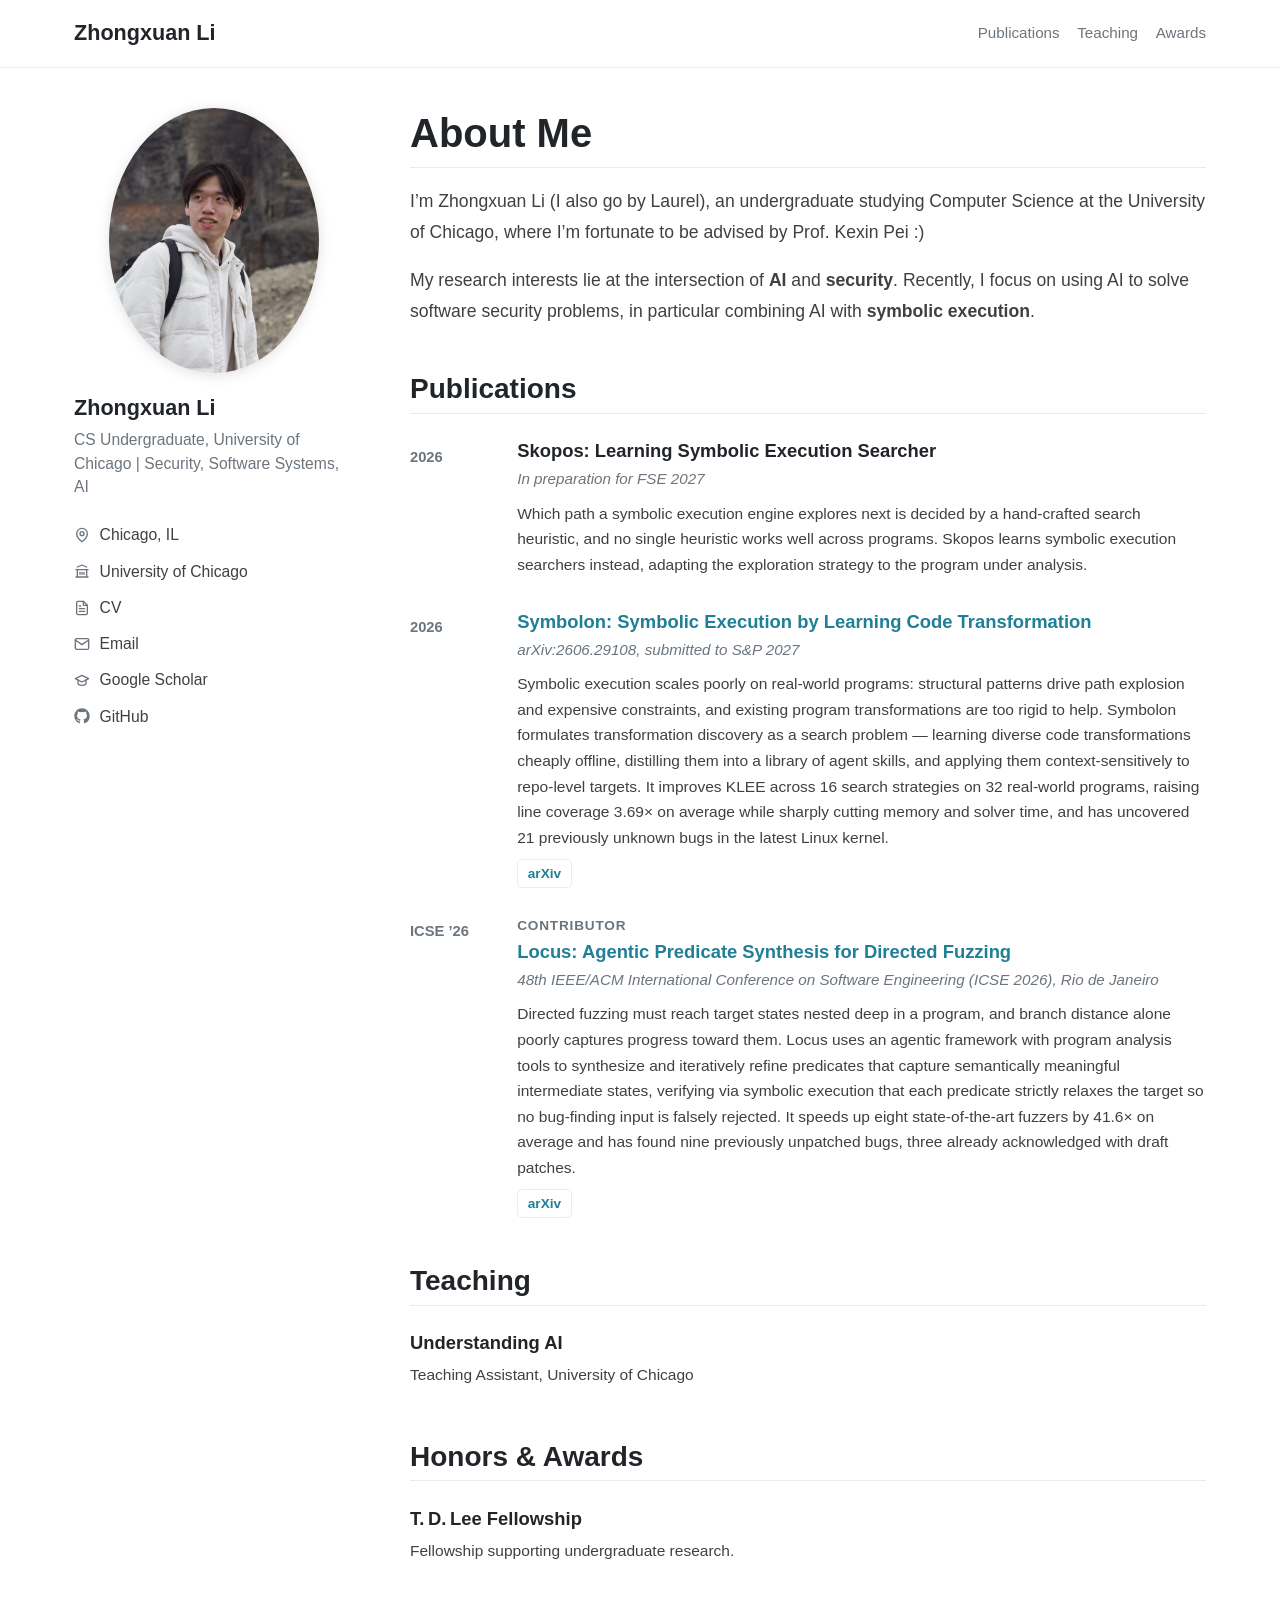
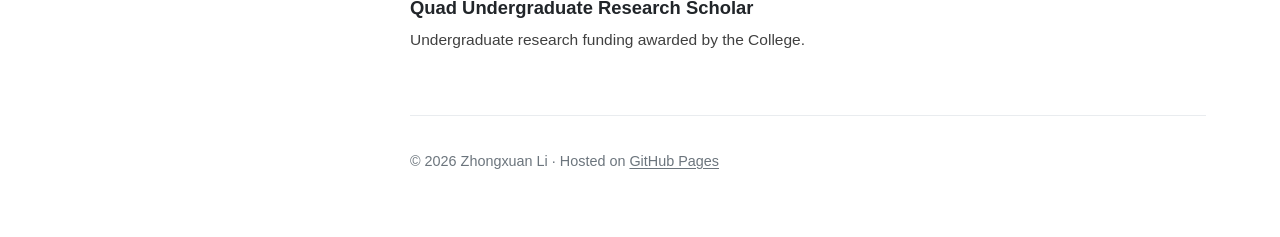
==== commit 748f81a9: "Link CV in sidebar and publish exported cv.pdf Co-Authored-By: Claude Fable 5 <noreply@anthropic.com" ====
--- a/index.html
+++ b/index.html
@@ -44,8 +44,10 @@
         <svg viewBox="0 0 24 24" width="16" height="16" fill="none" stroke="currentColor" stroke-width="2" stroke-linecap="round" stroke-linejoin="round"><path d="M3 21h18M3 10h18M5 6l7-3 7 3M5 10v11M19 10v11M9 14v3M15 14v3M12 14v3"/></svg>
         <span>University of Chicago</span>
       </li>
-      <!-- CV link hidden for now — to restore: re-add the list item linking to cv.pdf
-           and run `git add -f cv.pdf` (it's gitignored) -->
+      <li>
+        <svg viewBox="0 0 24 24" width="16" height="16" fill="none" stroke="currentColor" stroke-width="2" stroke-linecap="round" stroke-linejoin="round"><path d="M14 2H6a2 2 0 0 0-2 2v16a2 2 0 0 0 2 2h12a2 2 0 0 0 2-2V8z"/><path d="M14 2v6h6M16 13H8M16 17H8M10 9H8"/></svg>
+        <a href="cv.pdf">CV</a>
+      </li>
       <li>
         <svg viewBox="0 0 24 24" width="16" height="16" fill="none" stroke="currentColor" stroke-width="2" stroke-linecap="round" stroke-linejoin="round"><rect x="2" y="4" width="20" height="16" rx="2"/><path d="m22 6-10 7L2 6"/></svg>
         <a href="mailto:zxli7@uchicago.edu">Email</a>
